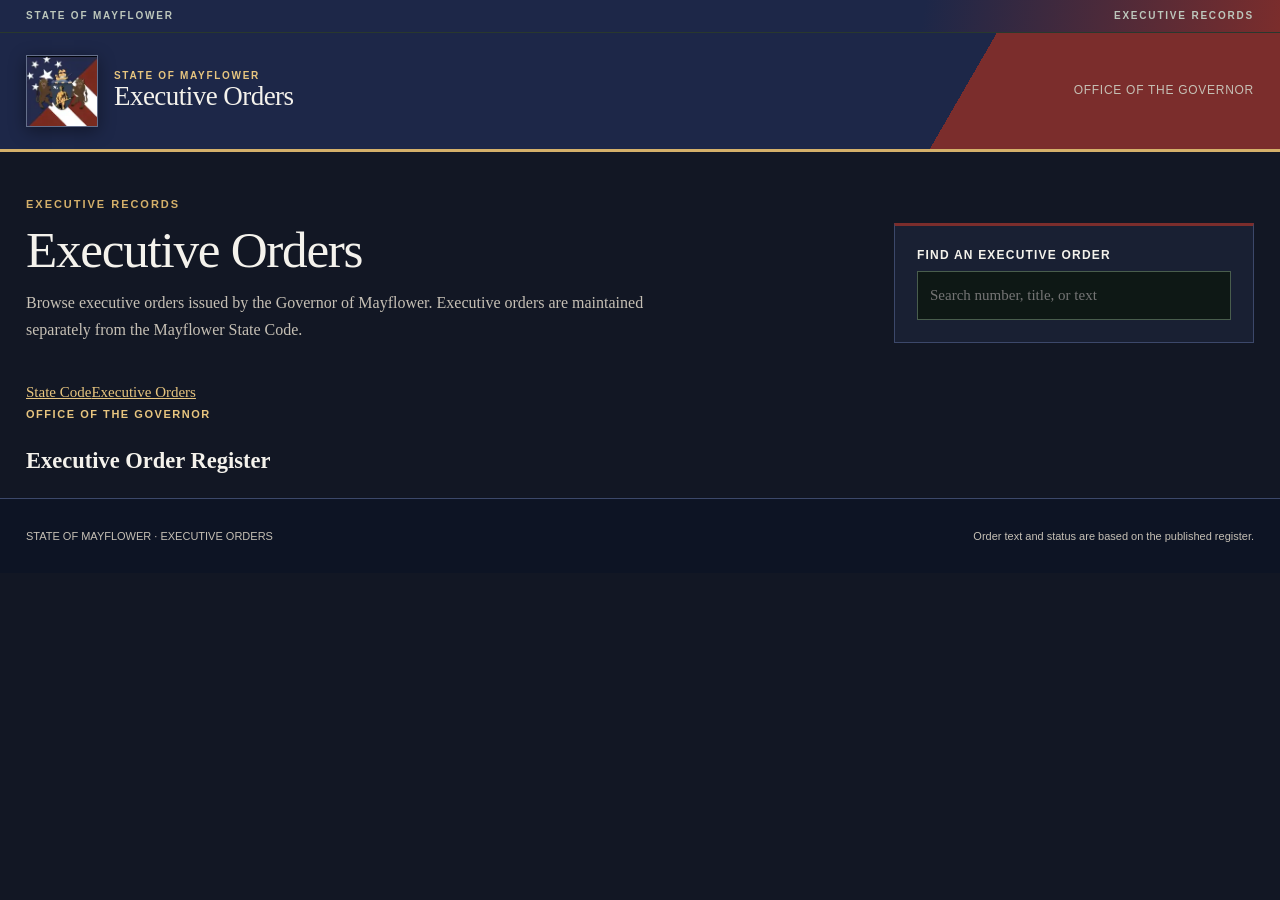
==== executive-orders/index.html @ 5768ec14 "Add independent Executive Orders register and reader" ====
<!doctype html><html lang="en"><head><meta charset="utf-8"><meta name="viewport" content="width=device-width,initial-scale=1"><meta name="theme-color" content="#1d2748"><meta name="description" content="Executive Orders of the State of Mayflower"><title>Executive Orders | State of Mayflower</title><link rel="icon" href="../assets/mayflower-seal.svg" type="image/svg+xml"><link rel="stylesheet" href="../assets/style.css"><script type="module" src="../assets/orders.js"></script></head><body><a class="skip" href="#main">Skip to content</a><div class="govbar"><div class="wrap"><span>STATE OF MAYFLOWER</span><span>EXECUTIVE RECORDS</span></div></div><header class="masthead"><div class="wrap headerrow"><a class="wordmark" href="../"><img class="site-seal" src="../assets/mayflower-seal.svg" width="72" height="72" alt="State of Mayflower logo"><span><small>STATE OF MAYFLOWER</small><strong>Executive Orders</strong></span></a><span class="header-meta">OFFICE OF THE GOVERNOR</span></div></header><main id="main" class="wrap"><section class="intro"><div><div class="eyebrow">EXECUTIVE RECORDS</div><h1>Executive Orders</h1><p>Browse executive orders issued by the Governor of Mayflower. Executive orders are maintained separately from the Mayflower State Code.</p></div><div class="search-panel"><label for="order-search">Find an executive order</label><input id="order-search" type="search" placeholder="Search number, title, or text" maxlength="200"></div></section><nav class="resource-tabs" aria-label="Publications"><a href="../">State Code</a><a href="./" aria-current="page">Executive Orders</a></nav><section class="orders-page"><div class="orders-heading"><div><div class="code-label">Office of the Governor</div><h2 id="orders-title">Executive Order Register</h2></div><span id="order-count" class="result-meta"></span></div><div id="orders-status" role="status" aria-live="polite"></div><div id="orders-content"></div></section></main><footer><div class="wrap footerrow"><span>STATE OF MAYFLOWER · EXECUTIVE ORDERS</span><span>Order text and status are based on the published register.</span></div></footer></body></html>
---- assets/style.css ----
:root{color-scheme:dark;--bg:#121724;--surface:#192033;--panel:#202944;--border:#3c486a;--text:#f4f2ec;--muted:#c6c0b5;--accent:#d4b06a;--gold:#e7c57f;--focus:#e7c57f}*{box-sizing:border-box}html{scroll-behavior:smooth}body{margin:0;background:var(--bg);color:var(--text);font:15px/1.65 Georgia,'Times New Roman',serif}button,input{font:inherit}button,a{touch-action:manipulation}a{color:var(--gold)}a:hover{text-decoration:underline}button:focus-visible,input:focus-visible,a:focus-visible{outline:2px solid var(--focus);outline-offset:3px}.wrap{width:min(1320px,calc(100% - 52px));margin:auto}.govbar{background:#11192c;color:#bdc7bc;border-bottom:1px solid #29382e;font:600 10px/1.4 Arial,sans-serif;letter-spacing:.18em}.govbar .wrap{display:flex;justify-content:space-between;gap:12px;padding:9px 0}.masthead{background:#1d2748;border-bottom:3px solid var(--accent)}.headerrow{display:flex;justify-content:space-between;align-items:center;padding:22px 0;gap:16px}.wordmark{display:flex;gap:16px;align-items:center;text-decoration:none;color:var(--text)}.wordmark small,.wordmark strong{display:block}.wordmark small{font:700 10px Arial,sans-serif;letter-spacing:.17em;color:var(--gold)}.wordmark strong{font:normal 27px Georgia,serif;letter-spacing:-.02em}.monogram{height:57px;width:57px;display:grid;place-items:center;border:2px solid var(--gold);border-radius:50%;font:34px Georgia,serif;color:var(--gold)}.header-meta,.eyebrow,.edition,.search-help,.contents-head,.contents-toggle,.code-label,.breadcrumbs,.result-meta,.actions,.nav-arrows,.status,.empty-note,.footerrow{font-family:Arial,Helvetica,sans-serif}.header-meta{font-size:12px;color:var(--muted);letter-spacing:.06em}.intro{display:grid;grid-template-columns:minmax(0,1fr) 360px;gap:32px;align-items:end;padding:43px 0 37px}.eyebrow{font-weight:700;letter-spacing:.18em;font-size:11px;color:var(--accent)}h1{font-size:clamp(34px,4vw,52px);font-weight:normal;line-height:1.1;margin:9px 0 12px;letter-spacing:-.025em}.intro p{margin:0;max-width:640px;color:var(--muted);font-size:16px}.edition{font-size:12px;margin-top:14px;color:var(--gold)}.search-panel{background:var(--surface);border:1px solid var(--border);padding:22px}.search-panel label{display:block;font:700 12px Arial,sans-serif;text-transform:uppercase;letter-spacing:.1em;margin-bottom:9px}.searchline{display:flex}.searchline input{flex:1;min-width:0}.searchline button{border:0;padding:11px 17px;background:var(--accent);color:#142017;font:700 13px Arial;cursor:pointer}.search-help{font-size:11px;color:var(--muted);margin-top:10px}input{background:#0e1815;border:1px solid #495d4d;border-radius:0;padding:11px 12px;color:var(--text);width:100%;outline:none}.layout{display:grid;grid-template-columns:300px minmax(0,1fr);border-top:1px solid var(--border);gap:0;align-items:start;min-height:55vh}.contents{border-right:1px solid var(--border);padding:27px 21px 40px 0;position:sticky;top:0;max-height:100vh;overflow:auto}.contents-head h2{font-size:12px;text-transform:uppercase;letter-spacing:.14em;margin:0 0 14px}.contents-head input{font-size:13px;margin-bottom:16px}.toc-title{display:block;width:100%;text-align:left;padding:12px 9px;background:none;color:var(--text);border:0;border-top:1px solid #293b33;cursor:pointer;font:600 13px/1.4 Arial}.toc-title:hover,.toc-title.active{background:#2d3753;color:var(--gold)}.toc-title small{display:block;color:var(--muted);font-size:10px;letter-spacing:.08em;margin-bottom:3px}.toc-chapters{margin:0 0 8px;padding:0;list-style:none}.toc-chapters a{display:block;padding:7px 9px 7px 19px;color:#b9c9bd;font:12px/1.4 Arial;text-decoration:none}.toc-chapters a.active,.toc-chapters a:hover{color:var(--gold);background:#303a58}.reading{padding:30px min(5vw,65px) 90px;min-width:0}.breadcrumbs{font-size:12px;color:var(--muted);margin-bottom:19px}.breadcrumbs a{color:var(--muted)}.code-label{font-size:11px;color:var(--gold);font-weight:bold;letter-spacing:.14em;text-transform:uppercase}.reading h2{font-size:clamp(27px,3vw,40px);font-weight:normal;line-height:1.2;margin:10px 0 23px}.reading h3{font-size:20px;font-weight:normal;margin:28px 0 8px}.catalog{display:grid;gap:12px}.catalog a,.result{display:block;text-decoration:none;color:var(--text);background:var(--surface);border:1px solid var(--border);padding:20px 23px}.catalog a:hover,.result:hover{border-color:var(--accent);background:#1d2d25}.catalog .code-label{display:block}.catalog strong,.result strong{display:block;font-size:19px;font-weight:normal;margin:5px 0}.catalog small,.result-meta{font-size:12px;color:var(--muted)}.section-list{list-style:none;margin:0;padding:0}.section-list li{border-bottom:1px solid var(--border)}.section-list a{display:flex;justify-content:space-between;gap:12px;align-items:baseline;padding:13px 0;color:var(--text);text-decoration:none}.section-list a:hover{color:var(--gold)}.section-list .num{font-family:Arial;font-size:12px;color:var(--accent);white-space:nowrap}.statute{font-size:17px;line-height:1.9;white-space:pre-wrap;overflow-wrap:anywhere}.statute p{margin:0 0 1.05em}.statute p:target{background:#594b2b66;box-shadow:-6px 0 var(--accent);scroll-margin-top:20px}.statute a{color:var(--gold);text-decoration-color:#8c7950}.actions{display:flex;gap:9px;flex-wrap:wrap;margin:22px 0 31px}.actions button,.actions a,.nav-arrows a{display:inline-block;border:1px solid var(--border);padding:8px 12px;background:#242e4b;color:var(--text);font:12px Arial;cursor:pointer;text-decoration:none}.actions button:hover,.actions a:hover,.nav-arrows a:hover{border-color:var(--gold)}.nav-arrows{display:flex;justify-content:space-between;gap:18px;border-top:1px solid var(--border);padding-top:19px;margin-top:35px;font-size:12px}.meta-panel{border-top:1px solid var(--border);margin-top:30px;padding-top:20px;font:13px/1.6 Arial;color:var(--muted)}.meta-panel h3{font:700 12px Arial;text-transform:uppercase;letter-spacing:.13em;color:var(--text)}.status{font-size:13px;color:var(--gold);margin-bottom:13px}.status:empty{display:none}.empty-note{padding:28px;background:var(--surface);border-left:3px solid var(--accent);color:var(--muted);line-height:1.7}.result{margin-bottom:10px}.result p{font-size:14px;color:var(--muted);margin:5px 0}.result mark{background:#75623b;color:#fff}.result-meta{display:block;margin-bottom:5px}.contents-toggle{display:none}footer{border-top:1px solid var(--border);background:#0d1424}.footerrow{display:flex;justify-content:space-between;gap:15px;padding:28px 0;font-size:11px;color:var(--muted)}.skip,.sr{position:absolute;left:-9999px}.skip:focus,.sr:focus{left:12px;top:12px;background:#fff;color:#000;padding:8px;z-index:10}@media(max-width:850px){.wrap{width:min(100% - 30px,1320px)}.intro{grid-template-columns:1fr;gap:20px;padding:30px 0}.layout{grid-template-columns:1fr}.contents-toggle{display:flex;justify-content:space-between;width:100%;background:#252e4b;border:1px solid var(--border);padding:13px;color:var(--text);cursor:pointer}.contents{display:none;position:static;max-height:none;border:1px solid var(--border);padding:18px;margin-top:5px}.contents.open{display:block}.reading{padding:24px 0 65px}.header-meta{display:none}.wordmark strong{font-size:22px}.monogram{height:48px;width:48px;font-size:27px}.footerrow{flex-direction:column}}@media print{:root{color-scheme:light}body{background:white;color:#111}.govbar,.masthead,.search-panel,.contents,.contents-toggle,.actions,.nav-arrows,footer,.intro p,.eyebrow,.status{display:none!important}.intro{display:block;padding:0}.intro h1{font-size:22px}.layout{display:block;border:0}.reading{padding:0}.statute{color:#111;font-size:12pt}.statute a{color:#111}.code-label{color:#111}}
.govbar{background:linear-gradient(100deg,#1d2748 0 72%,#7b2d2c)}.masthead{background:linear-gradient(120deg,#1d2748 0 74%,#7b2d2c 74%);border-bottom:3px solid #d4b06a}.site-seal{width:72px;height:72px;object-fit:cover;border:1px solid #65708b;box-shadow:0 4px 16px #0006;flex-shrink:0}.wordmark em{display:block;font:normal 12px Arial,sans-serif;color:#d0d3de;margin-top:5px}.search-panel{border-top:3px solid #7b2d2c}.code-citation{font:600 clamp(24px,3vw,36px)/1.25 Georgia,serif;color:#e7c57f;margin:12px 0 8px}.title-context{font:13px Arial,sans-serif;color:var(--muted);margin:0 0 20px}.section-title{margin:8px 0 12px!important}@media(max-width:850px){.site-seal{width:55px;height:55px}.wordmark em{font-size:10px}}
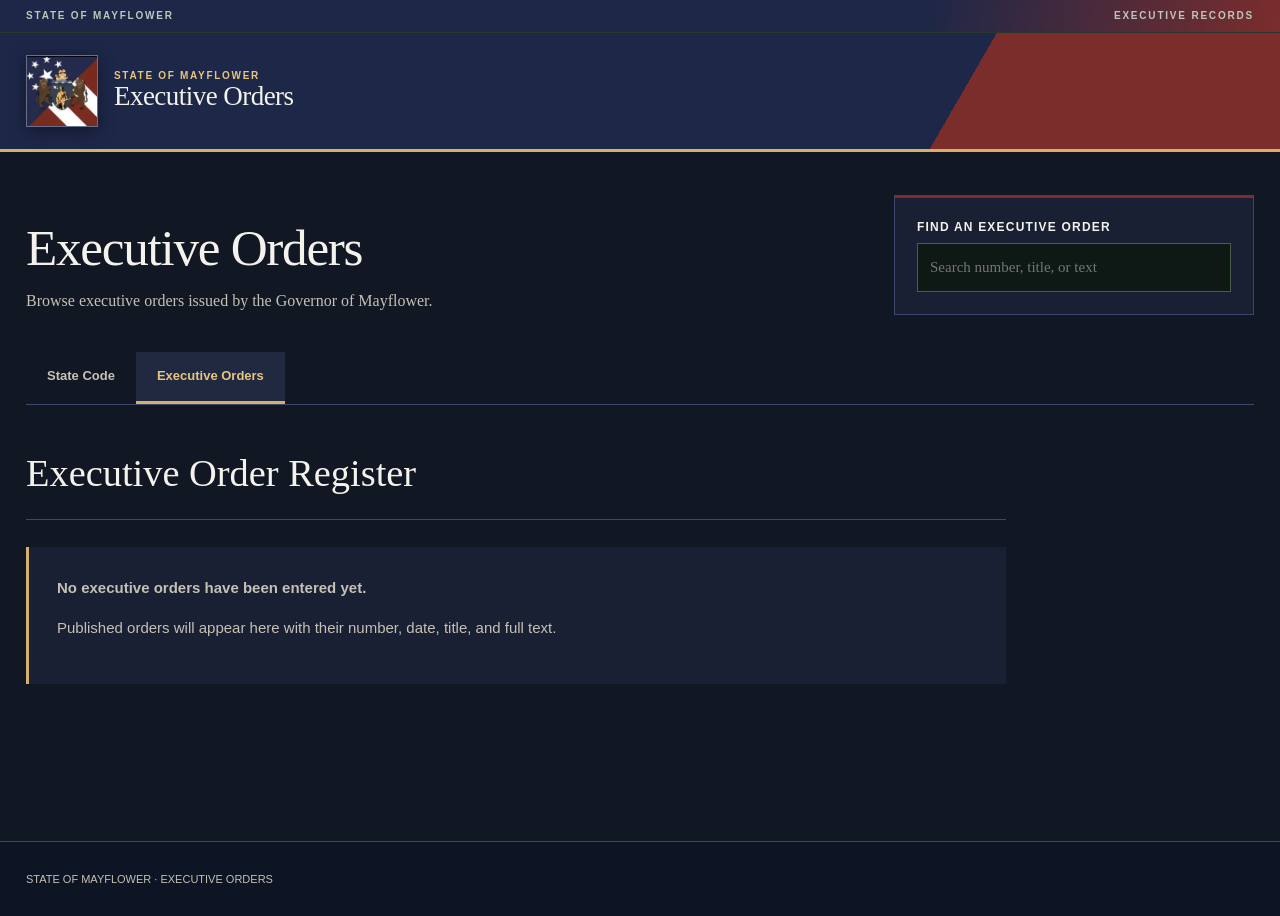
==== commit 3c088efc: "Refine Mayflower publication design and social link metadata" ====
--- a/executive-orders/index.html
+++ b/executive-orders/index.html
@@ -1 +1 @@
-<!doctype html><html lang="en"><head><meta charset="utf-8"><meta name="viewport" content="width=device-width,initial-scale=1"><meta name="theme-color" content="#1d2748"><meta name="description" content="Executive Orders of the State of Mayflower"><title>Executive Orders | State of Mayflower</title><link rel="icon" href="../assets/mayflower-seal.svg" type="image/svg+xml"><link rel="stylesheet" href="../assets/style.css"><script type="module" src="../assets/orders.js"></script></head><body><a class="skip" href="#main">Skip to content</a><div class="govbar"><div class="wrap"><span>STATE OF MAYFLOWER</span><span>EXECUTIVE RECORDS</span></div></div><header class="masthead"><div class="wrap headerrow"><a class="wordmark" href="../"><img class="site-seal" src="../assets/mayflower-seal.svg" width="72" height="72" alt="State of Mayflower logo"><span><small>STATE OF MAYFLOWER</small><strong>Executive Orders</strong></span></a><span class="header-meta">OFFICE OF THE GOVERNOR</span></div></header><main id="main" class="wrap"><section class="intro"><div><div class="eyebrow">EXECUTIVE RECORDS</div><h1>Executive Orders</h1><p>Browse executive orders issued by the Governor of Mayflower. Executive orders are maintained separately from the Mayflower State Code.</p></div><div class="search-panel"><label for="order-search">Find an executive order</label><input id="order-search" type="search" placeholder="Search number, title, or text" maxlength="200"></div></section><nav class="resource-tabs" aria-label="Publications"><a href="../">State Code</a><a href="./" aria-current="page">Executive Orders</a></nav><section class="orders-page"><div class="orders-heading"><div><div class="code-label">Office of the Governor</div><h2 id="orders-title">Executive Order Register</h2></div><span id="order-count" class="result-meta"></span></div><div id="orders-status" role="status" aria-live="polite"></div><div id="orders-content"></div></section></main><footer><div class="wrap footerrow"><span>STATE OF MAYFLOWER · EXECUTIVE ORDERS</span><span>Order text and status are based on the published register.</span></div></footer></body></html>+<!doctype html><html lang="en"><head><meta charset="utf-8"><meta name="viewport" content="width=device-width,initial-scale=1"><meta name="theme-color" content="#1d2748"><meta name="description" content="Executive Orders of the State of Mayflower"><title>Executive Orders | State of Mayflower</title><link rel="canonical" href="https://officalbusinesscloudy.github.io/MayflowerStateCode/executive-orders/"><meta property="og:type" content="website"><meta property="og:site_name" content="State of Mayflower"><meta property="og:title" content="Executive Orders | State of Mayflower"><meta property="og:description" content="Browse executive orders issued by the Governor of Mayflower."><meta property="og:url" content="https://officalbusinesscloudy.github.io/MayflowerStateCode/executive-orders/"><meta property="og:image" content="https://officalbusinesscloudy.github.io/MayflowerStateCode/assets/share-card.svg"><meta property="og:image:alt" content="State of Mayflower seal and publication title"><meta name="twitter:card" content="summary_large_image"><meta name="twitter:title" content="Executive Orders | State of Mayflower"><meta name="twitter:description" content="Browse executive orders issued by the Governor of Mayflower."><meta name="twitter:image" content="https://officalbusinesscloudy.github.io/MayflowerStateCode/assets/share-card.svg"><link rel="icon" href="../assets/mayflower-seal.svg" type="image/svg+xml"><link rel="stylesheet" href="../assets/style.css"><script type="module" src="../assets/orders.js"></script></head><body><a class="skip" href="#main">Skip to content</a><div class="govbar"><div class="wrap"><span>STATE OF MAYFLOWER</span><span>EXECUTIVE RECORDS</span></div></div><header class="masthead"><div class="wrap headerrow"><a class="wordmark" href="../"><img class="site-seal" src="../assets/mayflower-seal.svg" width="72" height="72" alt="State of Mayflower logo"><span><small>STATE OF MAYFLOWER</small><strong>Executive Orders</strong></span></a></div></header><main id="main" class="wrap"><section class="intro"><div><h1>Executive Orders</h1><p>Browse executive orders issued by the Governor of Mayflower.</p></div><div class="search-panel"><label for="order-search">Find an executive order</label><input id="order-search" type="search" placeholder="Search number, title, or text" maxlength="200"></div></section><nav class="resource-tabs" aria-label="Publications"><a href="../">State Code</a><a href="./" aria-current="page">Executive Orders</a></nav><section class="orders-page"><div class="orders-heading"><div><h2 id="orders-title">Executive Order Register</h2></div><span id="order-count" class="result-meta"></span></div><div id="orders-status" role="status" aria-live="polite"></div><div id="orders-content"></div></section></main><footer><div class="wrap footerrow"><span>STATE OF MAYFLOWER · EXECUTIVE ORDERS</span></div></footer></body></html>
--- a/assets/style.css
+++ b/assets/style.css
@@ -1,2 +1,5 @@
 :root{color-scheme:dark;--bg:#121724;--surface:#192033;--panel:#202944;--border:#3c486a;--text:#f4f2ec;--muted:#c6c0b5;--accent:#d4b06a;--gold:#e7c57f;--focus:#e7c57f}*{box-sizing:border-box}html{scroll-behavior:smooth}body{margin:0;background:var(--bg);color:var(--text);font:15px/1.65 Georgia,'Times New Roman',serif}button,input{font:inherit}button,a{touch-action:manipulation}a{color:var(--gold)}a:hover{text-decoration:underline}button:focus-visible,input:focus-visible,a:focus-visible{outline:2px solid var(--focus);outline-offset:3px}.wrap{width:min(1320px,calc(100% - 52px));margin:auto}.govbar{background:#11192c;color:#bdc7bc;border-bottom:1px solid #29382e;font:600 10px/1.4 Arial,sans-serif;letter-spacing:.18em}.govbar .wrap{display:flex;justify-content:space-between;gap:12px;padding:9px 0}.masthead{background:#1d2748;border-bottom:3px solid var(--accent)}.headerrow{display:flex;justify-content:space-between;align-items:center;padding:22px 0;gap:16px}.wordmark{display:flex;gap:16px;align-items:center;text-decoration:none;color:var(--text)}.wordmark small,.wordmark strong{display:block}.wordmark small{font:700 10px Arial,sans-serif;letter-spacing:.17em;color:var(--gold)}.wordmark strong{font:normal 27px Georgia,serif;letter-spacing:-.02em}.monogram{height:57px;width:57px;display:grid;place-items:center;border:2px solid var(--gold);border-radius:50%;font:34px Georgia,serif;color:var(--gold)}.header-meta,.eyebrow,.edition,.search-help,.contents-head,.contents-toggle,.code-label,.breadcrumbs,.result-meta,.actions,.nav-arrows,.status,.empty-note,.footerrow{font-family:Arial,Helvetica,sans-serif}.header-meta{font-size:12px;color:var(--muted);letter-spacing:.06em}.intro{display:grid;grid-template-columns:minmax(0,1fr) 360px;gap:32px;align-items:end;padding:43px 0 37px}.eyebrow{font-weight:700;letter-spacing:.18em;font-size:11px;color:var(--accent)}h1{font-size:clamp(34px,4vw,52px);font-weight:normal;line-height:1.1;margin:9px 0 12px;letter-spacing:-.025em}.intro p{margin:0;max-width:640px;color:var(--muted);font-size:16px}.edition{font-size:12px;margin-top:14px;color:var(--gold)}.search-panel{background:var(--surface);border:1px solid var(--border);padding:22px}.search-panel label{display:block;font:700 12px Arial,sans-serif;text-transform:uppercase;letter-spacing:.1em;margin-bottom:9px}.searchline{display:flex}.searchline input{flex:1;min-width:0}.searchline button{border:0;padding:11px 17px;background:var(--accent);color:#142017;font:700 13px Arial;cursor:pointer}.search-help{font-size:11px;color:var(--muted);margin-top:10px}input{background:#0e1815;border:1px solid #495d4d;border-radius:0;padding:11px 12px;color:var(--text);width:100%;outline:none}.layout{display:grid;grid-template-columns:300px minmax(0,1fr);border-top:1px solid var(--border);gap:0;align-items:start;min-height:55vh}.contents{border-right:1px solid var(--border);padding:27px 21px 40px 0;position:sticky;top:0;max-height:100vh;overflow:auto}.contents-head h2{font-size:12px;text-transform:uppercase;letter-spacing:.14em;margin:0 0 14px}.contents-head input{font-size:13px;margin-bottom:16px}.toc-title{display:block;width:100%;text-align:left;padding:12px 9px;background:none;color:var(--text);border:0;border-top:1px solid #293b33;cursor:pointer;font:600 13px/1.4 Arial}.toc-title:hover,.toc-title.active{background:#2d3753;color:var(--gold)}.toc-title small{display:block;color:var(--muted);font-size:10px;letter-spacing:.08em;margin-bottom:3px}.toc-chapters{margin:0 0 8px;padding:0;list-style:none}.toc-chapters a{display:block;padding:7px 9px 7px 19px;color:#b9c9bd;font:12px/1.4 Arial;text-decoration:none}.toc-chapters a.active,.toc-chapters a:hover{color:var(--gold);background:#303a58}.reading{padding:30px min(5vw,65px) 90px;min-width:0}.breadcrumbs{font-size:12px;color:var(--muted);margin-bottom:19px}.breadcrumbs a{color:var(--muted)}.code-label{font-size:11px;color:var(--gold);font-weight:bold;letter-spacing:.14em;text-transform:uppercase}.reading h2{font-size:clamp(27px,3vw,40px);font-weight:normal;line-height:1.2;margin:10px 0 23px}.reading h3{font-size:20px;font-weight:normal;margin:28px 0 8px}.catalog{display:grid;gap:12px}.catalog a,.result{display:block;text-decoration:none;color:var(--text);background:var(--surface);border:1px solid var(--border);padding:20px 23px}.catalog a:hover,.result:hover{border-color:var(--accent);background:#1d2d25}.catalog .code-label{display:block}.catalog strong,.result strong{display:block;font-size:19px;font-weight:normal;margin:5px 0}.catalog small,.result-meta{font-size:12px;color:var(--muted)}.section-list{list-style:none;margin:0;padding:0}.section-list li{border-bottom:1px solid var(--border)}.section-list a{display:flex;justify-content:space-between;gap:12px;align-items:baseline;padding:13px 0;color:var(--text);text-decoration:none}.section-list a:hover{color:var(--gold)}.section-list .num{font-family:Arial;font-size:12px;color:var(--accent);white-space:nowrap}.statute{font-size:17px;line-height:1.9;white-space:pre-wrap;overflow-wrap:anywhere}.statute p{margin:0 0 1.05em}.statute p:target{background:#594b2b66;box-shadow:-6px 0 var(--accent);scroll-margin-top:20px}.statute a{color:var(--gold);text-decoration-color:#8c7950}.actions{display:flex;gap:9px;flex-wrap:wrap;margin:22px 0 31px}.actions button,.actions a,.nav-arrows a{display:inline-block;border:1px solid var(--border);padding:8px 12px;background:#242e4b;color:var(--text);font:12px Arial;cursor:pointer;text-decoration:none}.actions button:hover,.actions a:hover,.nav-arrows a:hover{border-color:var(--gold)}.nav-arrows{display:flex;justify-content:space-between;gap:18px;border-top:1px solid var(--border);padding-top:19px;margin-top:35px;font-size:12px}.meta-panel{border-top:1px solid var(--border);margin-top:30px;padding-top:20px;font:13px/1.6 Arial;color:var(--muted)}.meta-panel h3{font:700 12px Arial;text-transform:uppercase;letter-spacing:.13em;color:var(--text)}.status{font-size:13px;color:var(--gold);margin-bottom:13px}.status:empty{display:none}.empty-note{padding:28px;background:var(--surface);border-left:3px solid var(--accent);color:var(--muted);line-height:1.7}.result{margin-bottom:10px}.result p{font-size:14px;color:var(--muted);margin:5px 0}.result mark{background:#75623b;color:#fff}.result-meta{display:block;margin-bottom:5px}.contents-toggle{display:none}footer{border-top:1px solid var(--border);background:#0d1424}.footerrow{display:flex;justify-content:space-between;gap:15px;padding:28px 0;font-size:11px;color:var(--muted)}.skip,.sr{position:absolute;left:-9999px}.skip:focus,.sr:focus{left:12px;top:12px;background:#fff;color:#000;padding:8px;z-index:10}@media(max-width:850px){.wrap{width:min(100% - 30px,1320px)}.intro{grid-template-columns:1fr;gap:20px;padding:30px 0}.layout{grid-template-columns:1fr}.contents-toggle{display:flex;justify-content:space-between;width:100%;background:#252e4b;border:1px solid var(--border);padding:13px;color:var(--text);cursor:pointer}.contents{display:none;position:static;max-height:none;border:1px solid var(--border);padding:18px;margin-top:5px}.contents.open{display:block}.reading{padding:24px 0 65px}.header-meta{display:none}.wordmark strong{font-size:22px}.monogram{height:48px;width:48px;font-size:27px}.footerrow{flex-direction:column}}@media print{:root{color-scheme:light}body{background:white;color:#111}.govbar,.masthead,.search-panel,.contents,.contents-toggle,.actions,.nav-arrows,footer,.intro p,.eyebrow,.status{display:none!important}.intro{display:block;padding:0}.intro h1{font-size:22px}.layout{display:block;border:0}.reading{padding:0}.statute{color:#111;font-size:12pt}.statute a{color:#111}.code-label{color:#111}}
 .govbar{background:linear-gradient(100deg,#1d2748 0 72%,#7b2d2c)}.masthead{background:linear-gradient(120deg,#1d2748 0 74%,#7b2d2c 74%);border-bottom:3px solid #d4b06a}.site-seal{width:72px;height:72px;object-fit:cover;border:1px solid #65708b;box-shadow:0 4px 16px #0006;flex-shrink:0}.wordmark em{display:block;font:normal 12px Arial,sans-serif;color:#d0d3de;margin-top:5px}.search-panel{border-top:3px solid #7b2d2c}.code-citation{font:600 clamp(24px,3vw,36px)/1.25 Georgia,serif;color:#e7c57f;margin:12px 0 8px}.title-context{font:13px Arial,sans-serif;color:var(--muted);margin:0 0 20px}.section-title{margin:8px 0 12px!important}@media(max-width:850px){.site-seal{width:55px;height:55px}.wordmark em{font-size:10px}}
+
+/* Publication navigation and executive order register */
+.resource-tabs{display:flex;align-items:stretch;gap:0;border-bottom:1px solid var(--border);margin-bottom:4px;font:700 13px/1.3 Arial,Helvetica,sans-serif}.resource-tabs a{display:block;padding:16px 21px;text-decoration:none;color:var(--muted);border-bottom:3px solid transparent}.resource-tabs a:hover{color:var(--text);background:#232b44}.resource-tabs a[aria-current="page"]{color:var(--gold);border-bottom-color:#d4b06a;background:#212941}.orders-page{padding:35px 0 90px;min-height:48vh;max-width:980px}.orders-heading{display:flex;align-items:end;justify-content:space-between;gap:18px;margin-bottom:27px;border-bottom:1px solid var(--border)}.orders-heading h2{font:normal clamp(27px,3vw,39px)/1.3 Georgia,serif;margin:5px 0 20px}.orders-page .statute{max-width:820px}.orders-page .breadcrumbs{margin-bottom:24px}.orders-page .catalog{grid-template-columns:1fr}@media(max-width:520px){.resource-tabs a{padding:13px 12px;font-size:12px}.orders-page{padding:27px 0 60px}}
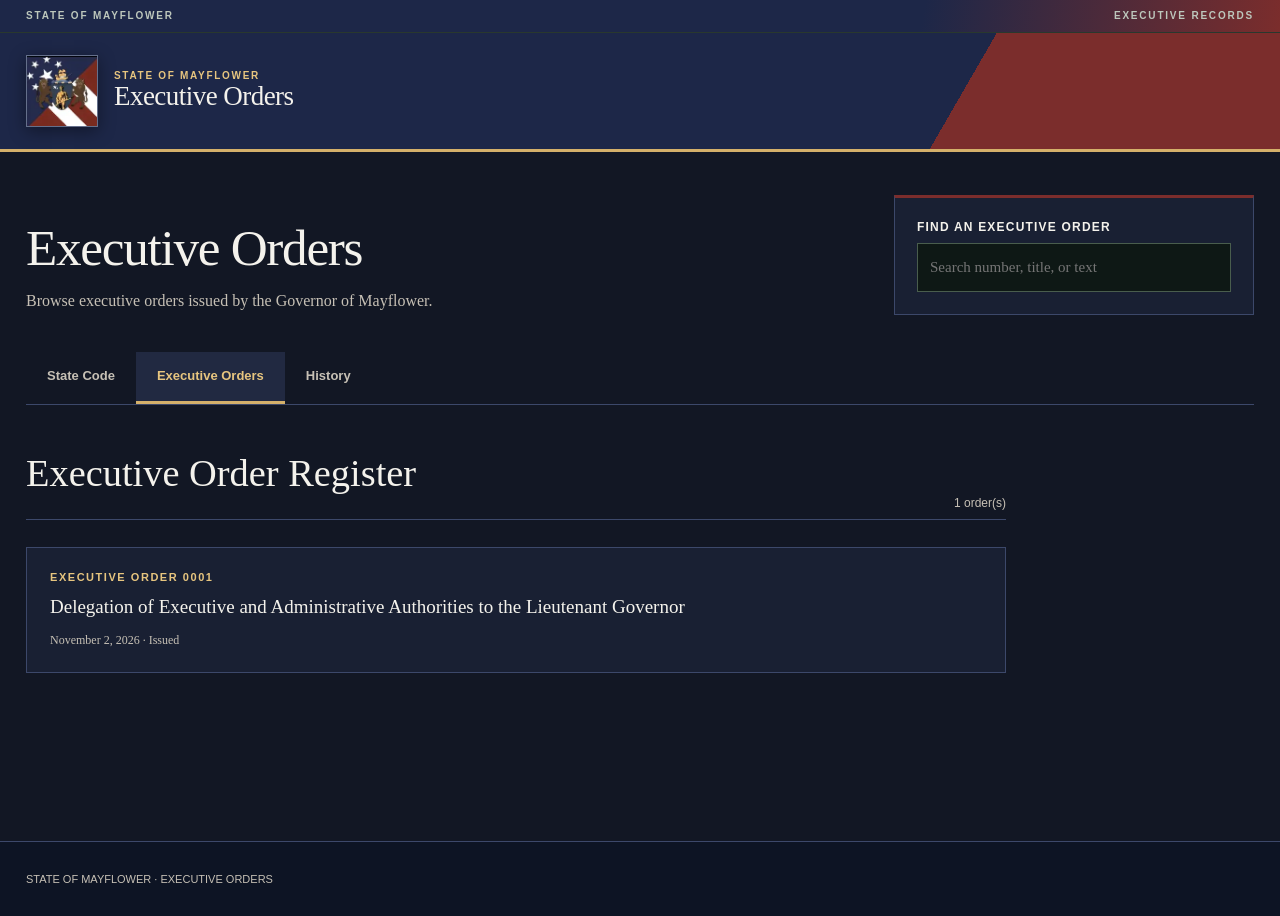
==== commit 16ab4c98: "Link historical archive in main publication navigation" ====
--- a/executive-orders/index.html
+++ b/executive-orders/index.html
@@ -1 +1 @@
-<!doctype html><html lang="en"><head><meta charset="utf-8"><meta name="viewport" content="width=device-width,initial-scale=1"><meta name="theme-color" content="#1d2748"><meta name="description" content="Executive Orders of the State of Mayflower"><title>Executive Orders | State of Mayflower</title><link rel="canonical" href="https://officalbusinesscloudy.github.io/MayflowerStateCode/executive-orders/"><meta property="og:type" content="website"><meta property="og:site_name" content="State of Mayflower"><meta property="og:title" content="Executive Orders | State of Mayflower"><meta property="og:description" content="Browse executive orders issued by the Governor of Mayflower."><meta property="og:url" content="https://officalbusinesscloudy.github.io/MayflowerStateCode/executive-orders/"><meta property="og:image" content="https://officalbusinesscloudy.github.io/MayflowerStateCode/assets/share-card.svg"><meta property="og:image:alt" content="State of Mayflower seal and publication title"><meta name="twitter:card" content="summary_large_image"><meta name="twitter:title" content="Executive Orders | State of Mayflower"><meta name="twitter:description" content="Browse executive orders issued by the Governor of Mayflower."><meta name="twitter:image" content="https://officalbusinesscloudy.github.io/MayflowerStateCode/assets/share-card.svg"><link rel="icon" href="../assets/mayflower-seal.svg" type="image/svg+xml"><link rel="stylesheet" href="../assets/style.css"><script type="module" src="../assets/orders.js"></script></head><body><a class="skip" href="#main">Skip to content</a><div class="govbar"><div class="wrap"><span>STATE OF MAYFLOWER</span><span>EXECUTIVE RECORDS</span></div></div><header class="masthead"><div class="wrap headerrow"><a class="wordmark" href="../"><img class="site-seal" src="../assets/mayflower-seal.svg" width="72" height="72" alt="State of Mayflower logo"><span><small>STATE OF MAYFLOWER</small><strong>Executive Orders</strong></span></a></div></header><main id="main" class="wrap"><section class="intro"><div><h1>Executive Orders</h1><p>Browse executive orders issued by the Governor of Mayflower.</p></div><div class="search-panel"><label for="order-search">Find an executive order</label><input id="order-search" type="search" placeholder="Search number, title, or text" maxlength="200"></div></section><nav class="resource-tabs" aria-label="Publications"><a href="../">State Code</a><a href="./" aria-current="page">Executive Orders</a></nav><section class="orders-page"><div class="orders-heading"><div><h2 id="orders-title">Executive Order Register</h2></div><span id="order-count" class="result-meta"></span></div><div id="orders-status" role="status" aria-live="polite"></div><div id="orders-content"></div></section></main><footer><div class="wrap footerrow"><span>STATE OF MAYFLOWER · EXECUTIVE ORDERS</span></div></footer></body></html>+<!doctype html><html lang="en"><head><meta charset="utf-8"><meta name="viewport" content="width=device-width,initial-scale=1"><meta name="theme-color" content="#1d2748"><meta name="description" content="Executive Orders of the State of Mayflower"><title>Executive Orders | State of Mayflower</title><link rel="canonical" href="https://officalbusinesscloudy.github.io/MayflowerStateCode/executive-orders/"><meta property="og:type" content="website"><meta property="og:site_name" content="State of Mayflower"><meta property="og:title" content="Executive Orders | State of Mayflower"><meta property="og:description" content="Browse executive orders issued by the Governor of Mayflower."><meta property="og:url" content="https://officalbusinesscloudy.github.io/MayflowerStateCode/executive-orders/"><meta property="og:image" content="https://officalbusinesscloudy.github.io/MayflowerStateCode/assets/share-card.svg"><meta property="og:image:alt" content="State of Mayflower seal and publication title"><meta name="twitter:card" content="summary_large_image"><meta name="twitter:title" content="Executive Orders | State of Mayflower"><meta name="twitter:description" content="Browse executive orders issued by the Governor of Mayflower."><meta name="twitter:image" content="https://officalbusinesscloudy.github.io/MayflowerStateCode/assets/share-card.svg"><link rel="icon" href="../assets/mayflower-seal.svg" type="image/svg+xml"><link rel="stylesheet" href="../assets/style.css"><script type="module" src="../assets/orders.js"></script></head><body><a class="skip" href="#main">Skip to content</a><div class="govbar"><div class="wrap"><span>STATE OF MAYFLOWER</span><span>EXECUTIVE RECORDS</span></div></div><header class="masthead"><div class="wrap headerrow"><a class="wordmark" href="../"><img class="site-seal" src="../assets/mayflower-seal.svg" width="72" height="72" alt="State of Mayflower logo"><span><small>STATE OF MAYFLOWER</small><strong>Executive Orders</strong></span></a></div></header><main id="main" class="wrap"><section class="intro"><div><h1>Executive Orders</h1><p>Browse executive orders issued by the Governor of Mayflower.</p></div><div class="search-panel"><label for="order-search">Find an executive order</label><input id="order-search" type="search" placeholder="Search number, title, or text" maxlength="200"></div></section><nav class="resource-tabs" aria-label="Publications"><a href="../">State Code</a><a href="./" aria-current="page">Executive Orders</a><a href="../history/">History</a></nav><section class="orders-page"><div class="orders-heading"><div><h2 id="orders-title">Executive Order Register</h2></div><span id="order-count" class="result-meta"></span></div><div id="orders-status" role="status" aria-live="polite"></div><div id="orders-content"></div></section></main><footer><div class="wrap footerrow"><span>STATE OF MAYFLOWER · EXECUTIVE ORDERS</span></div></footer></body></html>
--- a/assets/style.css
+++ b/assets/style.css
@@ -3,3 +3,60 @@
 
 /* Publication navigation and executive order register */
 .resource-tabs{display:flex;align-items:stretch;gap:0;border-bottom:1px solid var(--border);margin-bottom:4px;font:700 13px/1.3 Arial,Helvetica,sans-serif}.resource-tabs a{display:block;padding:16px 21px;text-decoration:none;color:var(--muted);border-bottom:3px solid transparent}.resource-tabs a:hover{color:var(--text);background:#232b44}.resource-tabs a[aria-current="page"]{color:var(--gold);border-bottom-color:#d4b06a;background:#212941}.orders-page{padding:35px 0 90px;min-height:48vh;max-width:980px}.orders-heading{display:flex;align-items:end;justify-content:space-between;gap:18px;margin-bottom:27px;border-bottom:1px solid var(--border)}.orders-heading h2{font:normal clamp(27px,3vw,39px)/1.3 Georgia,serif;margin:5px 0 20px}.orders-page .statute{max-width:820px}.orders-page .breadcrumbs{margin-bottom:24px}.orders-page .catalog{grid-template-columns:1fr}@media(max-width:520px){.resource-tabs a{padding:13px 12px;font-size:12px}.orders-page{padding:27px 0 60px}}
+
+/* Executive Order document and original PDF */
+.executive-text h3{font:normal 21px/1.45 Georgia,serif;margin:34px 0 16px;color:var(--text)}.executive-text p{margin:0 0 19px}.pdf-archive{margin-top:40px;border-top:1px solid var(--border);padding-top:23px;font:13px/1.6 Arial,sans-serif}.pdf-archive summary{cursor:pointer;color:var(--gold);font-weight:600;padding:8px 0}.pdf-archive iframe{width:100%;height:min(78vh,760px);min-height:400px;border:1px solid var(--border);background:#fff;margin-top:16px}.pdf-archive p{margin:12px 0}
+@media print{.pdf-archive{display:none!important}}
+
+
+/* Link typography: list entries are navigation, not underlined body copy. */
+.catalog a,.catalog a:link,.catalog a:visited,
+.catalog a:hover,.catalog a:focus-visible,
+.catalog a strong,.catalog a .code-label,
+.toc-title,.toc-title:link,.toc-title:hover,
+.toc-title:visited,.toc-chapters a,
+.section-list a,.section-list a:hover,
+.result,.result:hover{ text-decoration:none !important; }
+.catalog a:hover strong,.toc-title:hover,.section-list a:hover{color:var(--gold)}
+/* Formal archival print treatment */
+.print-letterhead,.print-document-meta{display:none}
+@page{size:letter;margin:0.78in 0.82in 0.75in}
+@media print{
+  :root{color-scheme:light!important}
+  html,body{margin:0!important;padding:0!important;background:#fff!important;color:#121212!important;overflow:visible!important;font:11pt/1.55 Georgia,"Times New Roman",serif!important;-webkit-print-color-adjust:exact;print-color-adjust:exact}
+  *,*:before,*:after{box-shadow:none!important;text-shadow:none!important}
+  .govbar,.masthead,.intro,.resource-tabs,.search-panel,.contents,.contents-toggle,.actions,.nav-arrows,.breadcrumbs,.status,.meta-panel,.pdf-archive,footer,.orders-heading,.title-context,.code-label,.skip{display:none!important}
+  .wrap,.orders-page,.reading,.layout,.orders-page .statute{width:100%!important;max-width:none!important;min-height:0!important;display:block!important;margin:0!important;padding:0!important;border:0!important}
+  #orders-content,#content{margin:0!important;padding:0!important}
+  .print-letterhead{display:flex!important;align-items:center;justify-content:center;gap:18px;padding:0 0 18px;margin:0 0 18px;border-bottom:1.5pt solid #222;text-align:left}
+  .print-letterhead img{width:60px!important;height:60px!important;object-fit:contain}
+  .print-letterhead strong{display:block;font:700 14pt/1.3 Georgia,serif;letter-spacing:.08em}
+  .print-letterhead span{display:block;font:9pt/1.5 Arial,sans-serif;letter-spacing:.16em;margin-top:3px}
+  .print-document-meta{display:flex!important;justify-content:space-between;gap:12px;padding:0 0 16px;font:700 9pt/1.5 Arial,sans-serif;letter-spacing:.05em;text-transform:uppercase}
+  .orders-page #orders-content>h2{font:700 16pt/1.25 Georgia,serif!important;text-align:center;margin:2pt 0 22pt!important;break-after:avoid;page-break-after:avoid}
+  .orders-page .statute,.reading .statute{font:11pt/1.6 Georgia,"Times New Roman",serif!important;white-space:normal!important;max-width:none!important;overflow:visible!important;color:#111!important}
+  .orders-page .statute p,.reading .statute p{font-size:11pt!important;line-height:1.6!important;margin:0 0 12pt!important;orphans:3;widows:3}
+  .executive-text h3{font:700 11pt/1.4 Georgia,serif!important;text-align:center!important;margin:22pt 0 12pt!important;color:#111!important;break-after:avoid;page-break-after:avoid;break-inside:avoid}
+  .statute a{color:#111!important;text-decoration:none!important}
+  .statute p:target{background:transparent!important;outline:0!important}
+  .orders-page .catalog,.reading .catalog{display:block!important}
+  .orders-page .catalog a,.reading .catalog a{border:0!important;color:#111!important;background:none!important;padding:4pt 0!important}
+  .orders-page .catalog strong,.reading .catalog strong{font-size:12pt}
+  .reading .code-citation{color:#111!important;font-size:18pt!important}
+  .reading .section-title{font-size:16pt!important}
+}
+
+
+/* USC-style statutory hierarchy: (a), (1), (A). */
+.statute-clause{display:grid;grid-template-columns:3.1rem minmax(0,1fr);gap:0.25rem;align-items:start;margin:0 0 1.1rem;min-width:0}
+.statute-marker{font:inherit;color:var(--text);white-space:nowrap;padding-top:0}
+.statute-clause-text{min-width:0}
+.statute-clause-text>p:first-child{margin-top:0}
+.statute-clause-text>p:last-child{margin-bottom:0}
+.statute-clause .nested-clause{grid-template-columns:3rem minmax(0,1fr);margin:0 0 0.8rem}
+.statute .part-clause{margin:0 0 2rem}
+.statute .part-heading{margin:0 0 0.9rem;font:600 17px/1.5 Georgia,"Times New Roman",serif;letter-spacing:0;color:var(--text)}
+.statute-clause:target{background:rgba(212,176,106,.09);box-shadow:-3px 0 var(--accent);scroll-margin-top:25px}
+.statute-clause-text p{overflow-wrap:break-word;white-space:pre-wrap}
+@media(max-width:650px){.statute-clause{grid-template-columns:2.2rem minmax(0,1fr)}.statute-clause .nested-clause{grid-template-columns:2.35rem minmax(0,1fr)}.statute .part-heading{font-size:16px}}
+@media print{.statute-clause{grid-template-columns:.42in minmax(0,1fr);gap:0;margin-bottom:9pt;break-inside:auto}.statute-clause .nested-clause{grid-template-columns:.42in minmax(0,1fr)}.statute-marker{color:#111!important}.statute .part-heading{font:700 11pt/1.4 Georgia,serif!important;color:#111!important;break-after:avoid;page-break-after:avoid}.statute-clause-text p{orphans:3;widows:3}}
